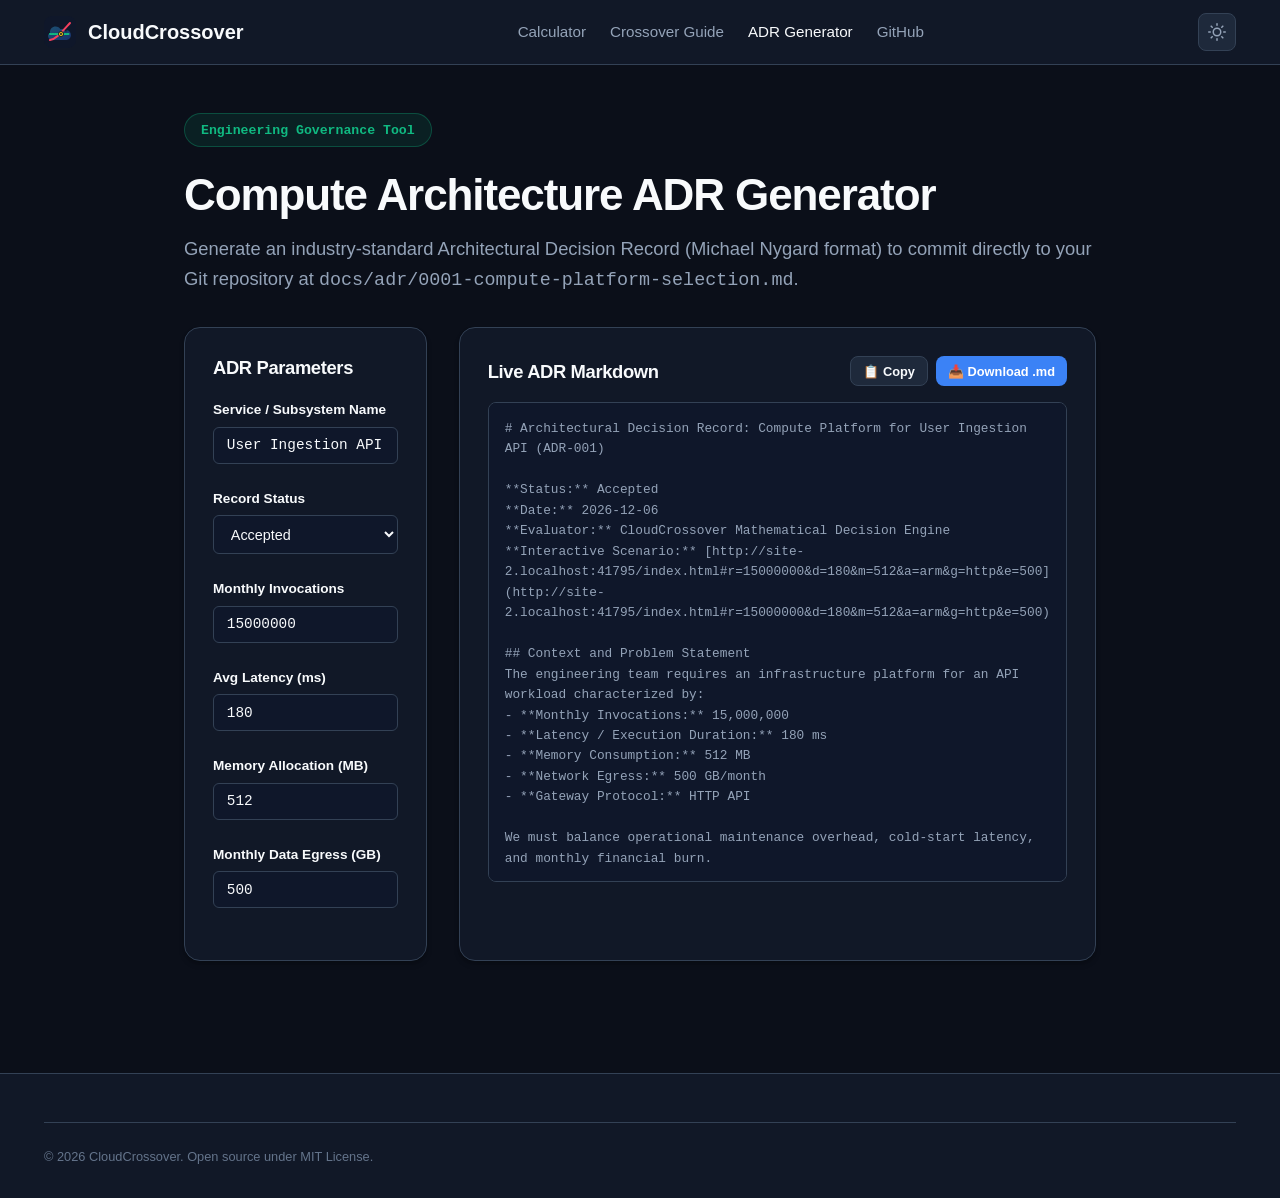
==== adr-generator.html @ f4793583 "feat: initial release v1.0 of CloudCrossover serverless vs VPS break-even engine" ====
<!DOCTYPE html>
<html lang="en">
<head>
  <meta charset="UTF-8">
  <meta name="viewport" content="width=device-width, initial-scale=1.0">
  <title>Architectural Decision Record (ADR) Builder — CloudCrossover</title>
  <meta name="description" content="Generate standardized, mathematically backed Architectural Decision Records (ADR) for compute platform selection (AWS Lambda vs EC2 vs Hetzner).">
  <link rel="canonical" href="https://mohd34.github.io/cloudcrossover/adr-generator.html">
  <meta name="theme-color" content="#0b0f19">

  <meta property="og:type" content="website">
  <meta property="og:title" content="Architectural Decision Record (ADR) Generator — CloudCrossover">
  <meta property="og:description" content="One-click ADR generator for engineering teams evaluating Serverless vs VPS compute architecture.">
  <meta property="og:url" content="https://mohd34.github.io/cloudcrossover/adr-generator.html">
  <meta property="og:image" content="https://mohd34.github.io/cloudcrossover/assets/img/favicon.svg">

  <link rel="icon" type="image/svg+xml" href="assets/img/favicon.svg">
  <link rel="stylesheet" href="assets/css/style.css">
</head>
<body>

  <!-- Navigation -->
  <header class="site-header">
    <div class="container nav-wrap">
      <a href="index.html" class="brand">
        <img src="assets/img/favicon.svg" alt="CloudCrossover Logo" class="brand-icon">
        <span>CloudCrossover</span>
      </a>

      <nav class="nav-links">
        <a href="index.html" class="nav-link">Calculator</a>
        <a href="crossover-guide.html" class="nav-link">Crossover Guide</a>
        <a href="adr-generator.html" class="nav-link active">ADR Generator</a>
        <a href="https://github.com/Mohd34/cloudcrossover" target="_blank" rel="noopener noreferrer" class="nav-link">GitHub</a>
      </nav>

      <div class="nav-actions">
        <button id="theme-toggle" class="theme-toggle-btn" aria-label="Toggle theme">
          <svg width="18" height="18" viewBox="0 0 24 24" fill="none" stroke="currentColor" stroke-width="2" stroke-linecap="round" stroke-linejoin="round">
            <circle cx="12" cy="12" r="5"></circle>
            <line x1="12" y1="1" x2="12" y2="3"></line>
            <line x1="12" y1="21" x2="12" y2="23"></line>
            <line x1="4.22" y1="4.22" x2="5.64" y2="5.64"></line>
            <line x1="18.36" y1="18.36" x2="19.78" y2="19.78"></line>
            <line x1="1" y1="12" x2="3" y2="12"></line>
            <line x1="21" y1="12" x2="23" y2="12"></line>
            <line x1="4.22" y1="19.78" x2="5.64" y2="18.36"></line>
            <line x1="18.36" y1="5.64" x2="19.78" y2="4.22"></line>
          </svg>
        </button>
      </div>
    </div>
  </header>

  <!-- ADR Builder Main Area -->
  <main class="container" style="max-width: 960px; padding-top: 3rem; padding-bottom: 5rem;">
    <div class="hero-pill">Engineering Governance Tool</div>
    <h1>Compute Architecture <span class="gradient-text">ADR Generator</span></h1>
    <p style="font-size: 1.15rem; color: var(--text-muted); margin: 0.75rem 0 2rem;">
      Generate an industry-standard Architectural Decision Record (Michael Nygard format) to commit directly to your Git repository at <code>docs/adr/0001-compute-platform-selection.md</code>.
    </p>

    <div class="app-grid" style="grid-template-columns: 1fr 1fr; margin-bottom: 2rem;">
      <!-- Input Metadata Form -->
      <div class="panel">
        <h2 style="font-size: 1.15rem; margin-bottom: 1.25rem;">ADR Parameters</h2>

        <div class="control-group">
          <label style="display:block; font-size:0.85rem; font-weight:600; margin-bottom:0.35rem;" for="adr-service-name">Service / Subsystem Name</label>
          <input type="text" id="adr-service-name" value="User Ingestion API" style="width:100%; padding:0.6rem 0.8rem; background:var(--bg-input); border:1px solid var(--border-color); color:var(--text-main); border-radius:6px; font-family:var(--font-mono); font-size:0.9rem;">
        </div>

        <div class="control-group">
          <label style="display:block; font-size:0.85rem; font-weight:600; margin-bottom:0.35rem;" for="adr-status">Record Status</label>
          <select id="adr-status" style="width:100%; padding:0.6rem 0.8rem; background:var(--bg-input); border:1px solid var(--border-color); color:var(--text-main); border-radius:6px; font-size:0.9rem;">
            <option value="Accepted" selected>Accepted</option>
            <option value="Proposed">Proposed</option>
            <option value="Superseded">Superseded</option>
          </select>
        </div>

        <div class="control-group">
          <label style="display:block; font-size:0.85rem; font-weight:600; margin-bottom:0.35rem;" for="adr-requests">Monthly Invocations</label>
          <input type="number" id="adr-requests" value="15000000" step="500000" style="width:100%; padding:0.6rem 0.8rem; background:var(--bg-input); border:1px solid var(--border-color); color:var(--text-main); border-radius:6px; font-family:var(--font-mono); font-size:0.9rem;">
        </div>

        <div class="control-group">
          <label style="display:block; font-size:0.85rem; font-weight:600; margin-bottom:0.35rem;" for="adr-duration">Avg Latency (ms)</label>
          <input type="number" id="adr-duration" value="180" step="10" style="width:100%; padding:0.6rem 0.8rem; background:var(--bg-input); border:1px solid var(--border-color); color:var(--text-main); border-radius:6px; font-family:var(--font-mono); font-size:0.9rem;">
        </div>

        <div class="control-group">
          <label style="display:block; font-size:0.85rem; font-weight:600; margin-bottom:0.35rem;" for="adr-memory">Memory Allocation (MB)</label>
          <input type="number" id="adr-memory" value="512" step="128" style="width:100%; padding:0.6rem 0.8rem; background:var(--bg-input); border:1px solid var(--border-color); color:var(--text-main); border-radius:6px; font-family:var(--font-mono); font-size:0.9rem;">
        </div>

        <div class="control-group">
          <label style="display:block; font-size:0.85rem; font-weight:600; margin-bottom:0.35rem;" for="adr-egress">Monthly Data Egress (GB)</label>
          <input type="number" id="adr-egress" value="500" step="50" style="width:100%; padding:0.6rem 0.8rem; background:var(--bg-input); border:1px solid var(--border-color); color:var(--text-main); border-radius:6px; font-family:var(--font-mono); font-size:0.9rem;">
        </div>
      </div>

      <!-- Live Generated Output Preview -->
      <div class="panel" style="display: flex; flex-direction: column;">
        <div style="display:flex; justify-content:space-between; align-items:center; margin-bottom:1rem;">
          <h2 style="font-size: 1.15rem;">Live ADR Markdown</h2>
          <div style="display:flex; gap:0.5rem;">
            <button type="button" id="btn-copy-adr-page" class="btn btn-secondary" style="padding:0.4rem 0.75rem; font-size:0.8rem;">📋 Copy</button>
            <button type="button" id="btn-download-adr-page" class="btn btn-primary" style="padding:0.4rem 0.75rem; font-size:0.8rem;">📥 Download .md</button>
          </div>
        </div>

        <pre id="adr-markdown-preview" style="flex:1; background:var(--bg-input); border:1px solid var(--border-color); border-radius:8px; padding:1rem; font-size:0.8rem; color:var(--text-muted); overflow-y:auto; max-height:480px; white-space:pre-wrap;"></pre>
      </div>
    </div>
  </main>

  <!-- Footer -->
  <footer class="site-footer">
    <div class="container">
      <div class="footer-bottom">
        <div>© 2026 CloudCrossover. Open source under MIT License.</div>
      </div>
    </div>
  </footer>

  <div id="toast" class="toast" role="status"><span id="toast-msg"></span></div>

  <script src="assets/js/calculators.js"></script>
  <script>
    document.addEventListener('DOMContentLoaded', () => {
      const elService = document.getElementById('adr-service-name');
      const elStatus = document.getElementById('adr-status');
      const elReq = document.getElementById('adr-requests');
      const elDur = document.getElementById('adr-duration');
      const elMem = document.getElementById('adr-memory');
      const elEgr = document.getElementById('adr-egress');
      const elPreview = document.getElementById('adr-markdown-preview');
      const elBtnCopy = document.getElementById('btn-copy-adr-page');
      const elBtnDownload = document.getElementById('btn-download-adr-page');
      const elToast = document.getElementById('toast');
      const elToastMsg = document.getElementById('toast-msg');

      function showToast(msg) {
        if (!elToast || !elToastMsg) return;
        elToastMsg.textContent = msg;
        elToast.classList.add('show');
        setTimeout(() => elToast.classList.remove('show'), 2500);
      }

      function updateADR() {
        const workload = {
          requests: parseFloat(elReq.value) || 10000000,
          durationMs: parseFloat(elDur.value) || 150,
          memoryMb: parseFloat(elMem.value) || 512,
          arch: 'arm',
          apiGateway: 'http',
          egressGb: parseFloat(elEgr.value) || 200
        };

        const comparison = CloudMath.compareAll(workload);
        const shareUrl = window.location.origin + window.location.pathname.replace('adr-generator.html', 'index.html') + '#' + CloudMath.encodeState(workload);

        let adr = CloudMath.generateADR(comparison, shareUrl);
        // Replace service title and status
        adr = adr.replace('# Architectural Decision Record: Compute Platform Selection (ADR-001)', `# Architectural Decision Record: Compute Platform for ${elService.value} (ADR-001)`);
        adr = adr.replace('**Status:** Proposed', `**Status:** ${elStatus.value}`);

        elPreview.textContent = adr;
      }

      [elService, elStatus, elReq, elDur, elMem, elEgr].forEach(el => {
        el.addEventListener('input', updateADR);
      });

      elBtnCopy.addEventListener('click', () => {
        navigator.clipboard.writeText(elPreview.textContent).then(() => {
          showToast('📋 ADR copied to clipboard!');
        });
      });

      elBtnDownload.addEventListener('click', () => {
        const blob = new Blob([elPreview.textContent], { type: 'text/markdown;charset=utf-8' });
        const link = document.createElement('a');
        link.href = URL.createObjectURL(blob);
        link.download = `0001-compute-platform-selection.md`;
        document.body.appendChild(link);
        link.click();
        document.body.removeChild(link);
        showToast('📥 Downloaded 0001-compute-platform-selection.md');
      });

      updateADR();
    });
  </script>
</body>
</html>
---- assets/css/style.css ----
/* ==========================================================================
   CloudCrossover Design System & Stylesheet
   Modern, developer-centric, responsive, zero external dependencies.
   ========================================================================== */

:root {
  --bg-primary: #0b0f19;
  --bg-secondary: #111827;
  --bg-card: #1e293b;
  --bg-card-hover: #273549;
  --bg-input: #0f172a;
  --border-color: #334155;
  --border-focus: #38bdf8;
  
  --text-main: #f8fafc;
  --text-muted: #94a3b8;
  --text-dim: #64748b;
  
  --accent-cyan: #38bdf8;
  --accent-blue: #3b82f6;
  --accent-emerald: #10b981;
  --accent-amber: #f59e0b;
  --accent-rose: #f43f5e;
  --accent-purple: #a855f7;
  
  --shadow-sm: 0 1px 2px 0 rgba(0, 0, 0, 0.05);
  --shadow-md: 0 4px 6px -1px rgba(0, 0, 0, 0.2), 0 2px 4px -2px rgba(0, 0, 0, 0.2);
  --shadow-lg: 0 10px 15px -3px rgba(0, 0, 0, 0.3), 0 4px 6px -4px rgba(0, 0, 0, 0.3);
  --shadow-glow: 0 0 20px -5px rgba(56, 189, 248, 0.3);
  
  --font-sans: -apple-system, BlinkMacSystemFont, "Segoe UI", Roboto, Oxygen, Ubuntu, Cantarell, "Helvetica Neue", sans-serif;
  --font-mono: "JetBrains Mono", "Fira Code", ui-monospace, SFMono-Regular, Menlo, Monaco, Consolas, monospace;
}

[data-theme="light"] {
  --bg-primary: #f8fafc;
  --bg-secondary: #ffffff;
  --bg-card: #ffffff;
  --bg-card-hover: #f1f5f9;
  --bg-input: #f8fafc;
  --border-color: #e2e8f0;
  --border-focus: #2563eb;
  
  --text-main: #0f172a;
  --text-muted: #475569;
  --text-dim: #94a3b8;
  
  --shadow-sm: 0 1px 2px 0 rgba(0, 0, 0, 0.05);
  --shadow-md: 0 4px 6px -1px rgba(0, 0, 0, 0.08);
  --shadow-lg: 0 10px 15px -3px rgba(0, 0, 0, 0.1);
  --shadow-glow: 0 0 20px -5px rgba(37, 99, 235, 0.2);
}

*, *::before, *::after {
  box-sizing: border-box;
  margin: 0;
  padding: 0;
}

html {
  font-family: var(--font-sans);
  background-color: var(--bg-primary);
  color: var(--text-main);
  line-height: 1.6;
  scroll-behavior: smooth;
  text-rendering: optimizeLegibility;
  -webkit-font-smoothing: antialiased;
}

body {
  min-height: 100vh;
  display: flex;
  flex-direction: column;
}

/* Typography */
h1, h2, h3, h4, h5, h6 {
  font-weight: 700;
  line-height: 1.25;
  color: var(--text-main);
}

h1 {
  font-size: clamp(2rem, 4vw, 2.75rem);
  letter-spacing: -0.025em;
}

h2 {
  font-size: clamp(1.5rem, 2.5vw, 1.85rem);
  letter-spacing: -0.02em;
}

h3 {
  font-size: 1.25rem;
}

p {
  color: var(--text-muted);
}

a {
  color: var(--accent-cyan);
  text-decoration: none;
  transition: color 0.15s ease;
}

a:hover {
  color: #7dd3fc;
  text-decoration: underline;
}

code, pre, .mono {
  font-family: var(--font-mono);
}

/* Layout Container */
.container {
  max-width: 1240px;
  margin: 0 auto;
  padding: 0 1.5rem;
}

/* Header & Nav */
header.site-header {
  background-color: var(--bg-secondary);
  border-bottom: 1px solid var(--border-color);
  position: sticky;
  top: 0;
  z-index: 50;
  backdrop-filter: blur(8px);
}

.nav-wrap {
  display: flex;
  align-items: center;
  justify-content: space-between;
  height: 64px;
}

.brand {
  display: flex;
  align-items: center;
  gap: 0.75rem;
  font-weight: 700;
  font-size: 1.25rem;
  color: var(--text-main);
  text-decoration: none;
}

.brand:hover {
  text-decoration: none;
}

.brand-icon {
  width: 32px;
  height: 32px;
  border-radius: 8px;
}

.brand-badge {
  font-size: 0.7rem;
  background: rgba(56, 189, 248, 0.15);
  color: var(--accent-cyan);
  padding: 0.15rem 0.5rem;
  border-radius: 9999px;
  border: 1px solid rgba(56, 189, 248, 0.3);
  font-family: var(--font-mono);
}

.nav-links {
  display: flex;
  align-items: center;
  gap: 1.5rem;
}

.nav-link {
  color: var(--text-muted);
  font-size: 0.95rem;
  font-weight: 500;
  transition: color 0.15s ease;
}

.nav-link:hover, .nav-link.active {
  color: var(--text-main);
  text-decoration: none;
}

.nav-actions {
  display: flex;
  align-items: center;
  gap: 0.75rem;
}

.theme-toggle-btn {
  background: var(--bg-card);
  border: 1px solid var(--border-color);
  color: var(--text-muted);
  width: 38px;
  height: 38px;
  border-radius: 8px;
  cursor: pointer;
  display: flex;
  align-items: center;
  justify-content: center;
  transition: all 0.2s;
}

.theme-toggle-btn:hover {
  color: var(--text-main);
  border-color: var(--border-focus);
}

/* Hero Section */
.hero {
  padding: 3rem 0 2rem;
  text-align: center;
}

.hero-pill {
  display: inline-flex;
  align-items: center;
  gap: 0.5rem;
  background: rgba(16, 185, 129, 0.1);
  border: 1px solid rgba(16, 185, 129, 0.3);
  color: var(--accent-emerald);
  padding: 0.35rem 1rem;
  border-radius: 9999px;
  font-size: 0.825rem;
  font-weight: 600;
  font-family: var(--font-mono);
  margin-bottom: 1.25rem;
}

.hero h1 span.gradient-text {
  background: linear-gradient(135deg, #38bdf8 0%, #3b82f6 50%, #10b981 100%);
  -webkit-background-clip: text;
  -webkit-text-fill-color: transparent;
}

.hero p.lead {
  font-size: 1.15rem;
  max-width: 760px;
  margin: 1rem auto 2rem;
  color: var(--text-muted);
}

/* Preset Chips */
.presets-bar {
  display: flex;
  flex-wrap: wrap;
  align-items: center;
  justify-content: center;
  gap: 0.6rem;
  margin-bottom: 2.5rem;
}

.preset-label {
  font-size: 0.85rem;
  font-weight: 600;
  color: var(--text-dim);
  text-transform: uppercase;
  letter-spacing: 0.05em;
  margin-right: 0.25rem;
}

.preset-btn {
  background: var(--bg-card);
  border: 1px solid var(--border-color);
  color: var(--text-muted);
  padding: 0.45rem 0.9rem;
  border-radius: 9999px;
  font-size: 0.85rem;
  font-weight: 500;
  cursor: pointer;
  transition: all 0.15s ease;
}

.preset-btn:hover {
  background: var(--bg-card-hover);
  color: var(--text-main);
  border-color: var(--accent-cyan);
}

.preset-btn.active {
  background: rgba(56, 189, 248, 0.15);
  color: var(--accent-cyan);
  border-color: var(--accent-cyan);
  font-weight: 600;
}

/* Main Grid Layout */
.app-grid {
  display: grid;
  grid-template-columns: 420px 1fr;
  gap: 2rem;
  margin-bottom: 3.5rem;
}

@media (max-width: 1024px) {
  .app-grid {
    grid-template-columns: 1fr;
  }
}

/* Workload Input Panel */
.panel {
  background: var(--bg-secondary);
  border: 1px solid var(--border-color);
  border-radius: 16px;
  padding: 1.75rem;
  box-shadow: var(--shadow-md);
}

.panel-title {
  display: flex;
  align-items: center;
  justify-content: space-between;
  margin-bottom: 1.5rem;
  padding-bottom: 0.75rem;
  border-bottom: 1px solid var(--border-color);
}

.panel-title h2 {
  font-size: 1.25rem;
}

.control-group {
  margin-bottom: 1.5rem;
}

.control-header {
  display: flex;
  justify-content: space-between;
  align-items: center;
  margin-bottom: 0.5rem;
}

.control-header label {
  font-size: 0.9rem;
  font-weight: 600;
  color: var(--text-main);
}

.control-val-badge {
  font-family: var(--font-mono);
  font-size: 0.9rem;
  color: var(--accent-cyan);
  font-weight: 700;
  background: rgba(56, 189, 248, 0.1);
  padding: 0.15rem 0.5rem;
  border-radius: 6px;
  border: 1px solid rgba(56, 189, 248, 0.2);
}

.slider-wrap {
  position: relative;
  display: flex;
  align-items: center;
}

input[type="range"] {
  width: 100%;
  height: 6px;
  background: var(--bg-input);
  border: 1px solid var(--border-color);
  border-radius: 9999px;
  outline: none;
  -webkit-appearance: none;
  cursor: pointer;
}

input[type="range"]::-webkit-slider-thumb {
  -webkit-appearance: none;
  width: 18px;
  height: 18px;
  border-radius: 50%;
  background: var(--accent-cyan);
  cursor: pointer;
  border: 2px solid var(--bg-secondary);
  box-shadow: var(--shadow-sm);
  transition: transform 0.1s ease;
}

input[type="range"]::-webkit-slider-thumb:hover {
  transform: scale(1.15);
}

.control-ticks {
  display: flex;
  justify-content: space-between;
  margin-top: 0.35rem;
  font-size: 0.75rem;
  color: var(--text-dim);
  font-family: var(--font-mono);
}

.toggle-group {
  display: grid;
  grid-template-columns: repeat(auto-fit, minmax(80px, 1fr));
  gap: 0.5rem;
}

.toggle-btn {
  background: var(--bg-card);
  border: 1px solid var(--border-color);
  color: var(--text-muted);
  padding: 0.6rem 0.5rem;
  border-radius: 8px;
  font-size: 0.85rem;
  font-weight: 600;
  cursor: pointer;
  text-align: center;
  transition: all 0.15s ease;
}

.toggle-btn:hover {
  background: var(--bg-card-hover);
  color: var(--text-main);
}

.toggle-btn.active {
  background: rgba(56, 189, 248, 0.15);
  border-color: var(--accent-cyan);
  color: var(--accent-cyan);
}

/* Results Section */
.results-area {
  display: flex;
  flex-direction: column;
  gap: 1.5rem;
}

/* Crossover Highlight Card */
.crossover-banner {
  background: linear-gradient(135deg, rgba(30, 41, 59, 0.9) 0%, rgba(15, 23, 42, 0.9) 100%);
  border: 1px solid var(--border-color);
  border-left: 5px solid var(--accent-amber);
  border-radius: 14px;
  padding: 1.5rem;
  box-shadow: var(--shadow-md);
  position: relative;
  overflow: hidden;
}

.crossover-badge {
  display: inline-block;
  font-size: 0.75rem;
  font-weight: 700;
  text-transform: uppercase;
  letter-spacing: 0.05em;
  color: var(--accent-amber);
  background: rgba(245, 158, 11, 0.15);
  padding: 0.2rem 0.6rem;
  border-radius: 6px;
  margin-bottom: 0.75rem;
  font-family: var(--font-mono);
}

.crossover-heading {
  font-size: 1.35rem;
  font-weight: 700;
  margin-bottom: 0.5rem;
}

.crossover-stats {
  display: grid;
  grid-template-columns: repeat(auto-fit, minmax(200px, 1fr));
  gap: 1rem;
  margin-top: 1rem;
  padding-top: 1rem;
  border-top: 1px solid var(--border-color);
}

.crossover-stat-item {
  background: var(--bg-input);
  padding: 0.75rem 1rem;
  border-radius: 8px;
  border: 1px solid var(--border-color);
}

.stat-label {
  font-size: 0.75rem;
  color: var(--text-dim);
  text-transform: uppercase;
  margin-bottom: 0.25rem;
  font-weight: 600;
}

.stat-value {
  font-family: var(--font-mono);
  font-size: 1.15rem;
  font-weight: 700;
  color: var(--text-main);
}

.stat-sub {
  font-size: 0.75rem;
  color: var(--accent-emerald);
  margin-top: 0.15rem;
}

/* Provider Comparison Cards */
.provider-cards-grid {
  display: grid;
  grid-template-columns: repeat(auto-fit, minmax(280px, 1fr));
  gap: 1rem;
}

.provider-card {
  background: var(--bg-card);
  border: 1px solid var(--border-color);
  border-radius: 12px;
  padding: 1.25rem;
  transition: transform 0.15s ease, border-color 0.15s ease;
  position: relative;
  display: flex;
  flex-direction: column;
}

.provider-card:hover {
  transform: translateY(-2px);
  border-color: var(--border-focus);
}

.provider-card.cheapest-winner {
  border-color: var(--accent-emerald);
  box-shadow: 0 0 15px -3px rgba(16, 185, 129, 0.2);
}

.winner-ribbon {
  position: absolute;
  top: 10px;
  right: 10px;
  background: var(--accent-emerald);
  color: #064e3b;
  font-size: 0.7rem;
  font-weight: 800;
  text-transform: uppercase;
  padding: 0.2rem 0.5rem;
  border-radius: 4px;
  letter-spacing: 0.05em;
}

.provider-header {
  margin-bottom: 0.75rem;
}

.provider-name {
  font-size: 1.05rem;
  font-weight: 700;
  color: var(--text-main);
}

.provider-type {
  font-size: 0.75rem;
  color: var(--text-dim);
  text-transform: uppercase;
  letter-spacing: 0.05em;
  margin-top: 0.15rem;
}

.provider-pricing {
  margin-bottom: 1rem;
}

.price-main {
  font-family: var(--font-mono);
  font-size: 1.85rem;
  font-weight: 800;
  color: var(--text-main);
  display: flex;
  align-items: baseline;
  gap: 0.25rem;
}

.price-period {
  font-size: 0.85rem;
  color: var(--text-muted);
  font-weight: 400;
  font-family: var(--font-sans);
}

.price-per-m {
  font-size: 0.8rem;
  color: var(--text-dim);
  font-family: var(--font-mono);
}

.provider-breakdown {
  margin-top: auto;
  padding-top: 0.75rem;
  border-top: 1px dashed var(--border-color);
  font-size: 0.8rem;
  display: flex;
  flex-direction: column;
  gap: 0.35rem;
}

.breakdown-row {
  display: flex;
  justify-content: space-between;
  color: var(--text-muted);
}

.breakdown-row.total {
  font-weight: 700;
  color: var(--text-main);
  padding-top: 0.35rem;
  border-top: 1px solid var(--border-color);
}

/* Comparison Bar Visualizer */
.chart-panel {
  background: var(--bg-card);
  border: 1px solid var(--border-color);
  border-radius: 12px;
  padding: 1.5rem;
}

.chart-title {
  font-size: 1.05rem;
  font-weight: 700;
  margin-bottom: 1.25rem;
  display: flex;
  justify-content: space-between;
  align-items: center;
}

.chart-row {
  margin-bottom: 1rem;
}

.chart-row:last-child {
  margin-bottom: 0;
}

.chart-label-bar {
  display: flex;
  justify-content: space-between;
  font-size: 0.85rem;
  font-weight: 600;
  margin-bottom: 0.35rem;
}

.bar-track {
  height: 10px;
  background: var(--bg-input);
  border-radius: 9999px;
  overflow: hidden;
  position: relative;
}

.bar-fill {
  height: 100%;
  border-radius: 9999px;
  transition: width 0.4s cubic-bezier(0.4, 0, 0.2, 1);
}

/* Distribution / Sharing Action Hub */
.share-hub {
  background: var(--bg-secondary);
  border: 1px solid var(--border-color);
  border-radius: 14px;
  padding: 1.5rem;
  margin-bottom: 3.5rem;
}

.share-hub-header {
  display: flex;
  justify-content: space-between;
  align-items: center;
  margin-bottom: 1.25rem;
  flex-wrap: wrap;
  gap: 0.75rem;
}

.share-hub-actions {
  display: flex;
  gap: 0.6rem;
  flex-wrap: wrap;
}

.btn {
  display: inline-flex;
  align-items: center;
  gap: 0.5rem;
  padding: 0.55rem 1rem;
  border-radius: 8px;
  font-size: 0.875rem;
  font-weight: 600;
  cursor: pointer;
  transition: all 0.15s ease;
  border: none;
}

.btn-primary {
  background: var(--accent-blue);
  color: #ffffff;
}

.btn-primary:hover {
  background: #2563eb;
  color: #ffffff;
  text-decoration: none;
}

.btn-secondary {
  background: var(--bg-card);
  border: 1px solid var(--border-color);
  color: var(--text-main);
}

.btn-secondary:hover {
  background: var(--bg-card-hover);
  border-color: var(--accent-cyan);
}

.btn-accent {
  background: rgba(56, 189, 248, 0.15);
  color: var(--accent-cyan);
  border: 1px solid rgba(56, 189, 248, 0.3);
}

.btn-accent:hover {
  background: rgba(56, 189, 248, 0.25);
}

.share-preview-box {
  background: var(--bg-input);
  border: 1px solid var(--border-color);
  border-radius: 8px;
  padding: 1rem;
  font-family: var(--font-mono);
  font-size: 0.85rem;
  color: var(--text-muted);
  max-height: 200px;
  overflow-y: auto;
  white-space: pre-wrap;
  word-break: break-all;
}

/* Hidden Cost Traps Audit */
.traps-section {
  margin-bottom: 3.5rem;
}

.traps-grid {
  display: grid;
  grid-template-columns: repeat(auto-fit, minmax(320px, 1fr));
  gap: 1.5rem;
  margin-top: 1.5rem;
}

.trap-card {
  background: var(--bg-secondary);
  border: 1px solid var(--border-color);
  border-radius: 12px;
  padding: 1.5rem;
  border-left: 4px solid var(--accent-rose);
}

.trap-card h3 {
  font-size: 1.15rem;
  color: var(--text-main);
  margin-bottom: 0.5rem;
}

.trap-card p {
  font-size: 0.9rem;
  margin-bottom: 0.75rem;
}

.trap-pill {
  display: inline-block;
  font-family: var(--font-mono);
  font-size: 0.75rem;
  font-weight: 700;
  color: var(--accent-rose);
  background: rgba(244, 63, 94, 0.1);
  padding: 0.2rem 0.5rem;
  border-radius: 4px;
}

/* FAQ Section */
.faq-section {
  margin-bottom: 4rem;
}

.faq-grid {
  display: grid;
  grid-template-columns: repeat(auto-fit, minmax(340px, 1fr));
  gap: 1.5rem;
  margin-top: 1.5rem;
}

.faq-card {
  background: var(--bg-secondary);
  border: 1px solid var(--border-color);
  border-radius: 12px;
  padding: 1.5rem;
}

.faq-card h3 {
  font-size: 1.05rem;
  margin-bottom: 0.6rem;
  color: var(--accent-cyan);
}

.faq-card p {
  font-size: 0.9rem;
  line-height: 1.6;
}

/* Footer */
footer.site-footer {
  margin-top: auto;
  background: var(--bg-secondary);
  border-top: 1px solid var(--border-color);
  padding: 3rem 0 2rem;
  font-size: 0.875rem;
}

.footer-grid {
  display: grid;
  grid-template-columns: 2fr 1fr 1fr;
  gap: 2rem;
  margin-bottom: 2rem;
}

@media (max-width: 768px) {
  .footer-grid {
    grid-template-columns: 1fr;
  }
}

.footer-col h4 {
  font-size: 0.95rem;
  margin-bottom: 0.75rem;
  color: var(--text-main);
}

.footer-col ul {
  list-style: none;
  display: flex;
  flex-direction: column;
  gap: 0.5rem;
}

.footer-col a {
  color: var(--text-muted);
}

.footer-col a:hover {
  color: var(--text-main);
}

.footer-bottom {
  padding-top: 1.5rem;
  border-top: 1px solid var(--border-color);
  display: flex;
  justify-content: space-between;
  align-items: center;
  color: var(--text-dim);
  font-size: 0.8rem;
  flex-wrap: wrap;
  gap: 0.75rem;
}

/* Toast Notification */
.toast {
  position: fixed;
  bottom: 24px;
  right: 24px;
  background: #0f172a;
  border: 1px solid var(--accent-emerald);
  color: #f8fafc;
  padding: 0.75rem 1.25rem;
  border-radius: 8px;
  font-size: 0.9rem;
  font-weight: 500;
  box-shadow: var(--shadow-lg);
  display: flex;
  align-items: center;
  gap: 0.5rem;
  transform: translateY(100px);
  opacity: 0;
  transition: transform 0.25s ease, opacity 0.25s ease;
  z-index: 100;
}

.toast.show {
  transform: translateY(0);
  opacity: 1;
}
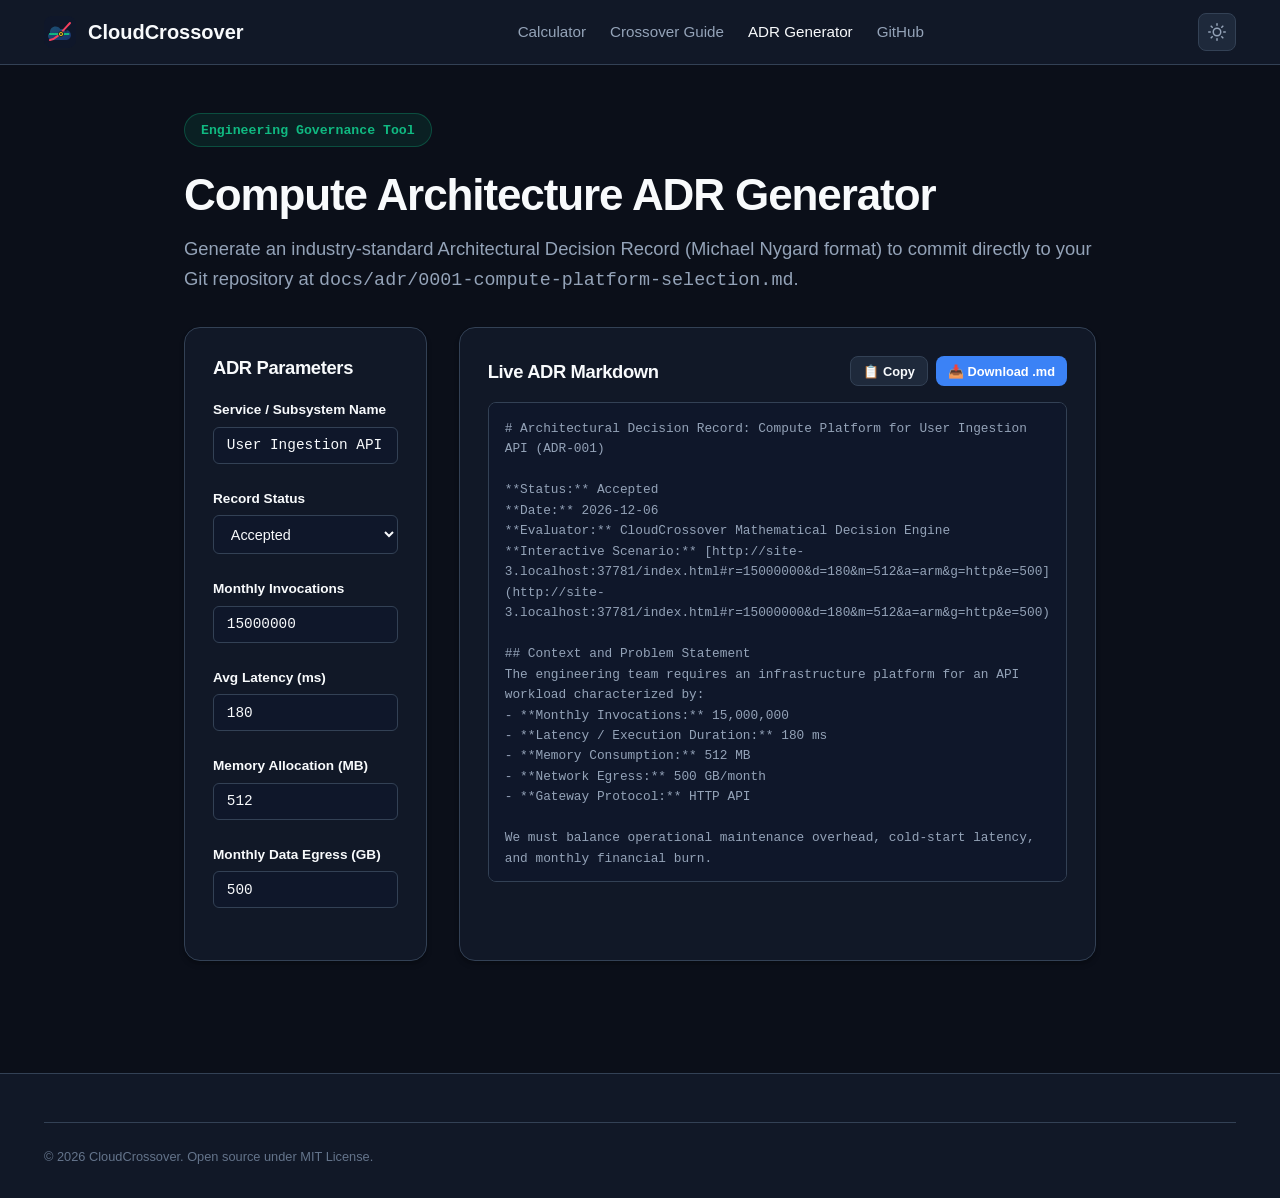
==== commit 4546856b: "fix(seo): add Schema.org JSON-LD WebApplication, FAQPage, and Article structured data" ====
--- a/adr-generator.html
+++ b/adr-generator.html
@@ -16,6 +16,46 @@
 
   <link rel="icon" type="image/svg+xml" href="assets/img/favicon.svg">
   <link rel="stylesheet" href="assets/css/style.css">
+
+  <!-- JSON-LD Structured Data -->
+  <script type="application/ld+json">
+  {
+    "@context": "https://schema.org",
+    "@graph": [
+      {
+        "@type": "WebApplication",
+        "@id": "https://mohd34.github.io/cloudcrossover/adr-generator.html#webapp",
+        "name": "CloudCrossover ADR Builder",
+        "description": "Architectural Decision Record (ADR) generator for cloud compute decisions (Serverless vs VPS) with mathematical proofs.",
+        "url": "https://mohd34.github.io/cloudcrossover/adr-generator.html",
+        "applicationCategory": "DeveloperApplication",
+        "operatingSystem": "All",
+        "offers": {
+          "@type": "Offer",
+          "price": "0",
+          "priceCurrency": "USD"
+        }
+      },
+      {
+        "@type": "BreadcrumbList",
+        "itemListElement": [
+          {
+            "@type": "ListItem",
+            "position": 1,
+            "name": "Home",
+            "item": "https://mohd34.github.io/cloudcrossover/"
+          },
+          {
+            "@type": "ListItem",
+            "position": 2,
+            "name": "ADR Generator",
+            "item": "https://mohd34.github.io/cloudcrossover/adr-generator.html"
+          }
+        ]
+      }
+    ]
+  }
+  </script>
 </head>
 <body>
 
